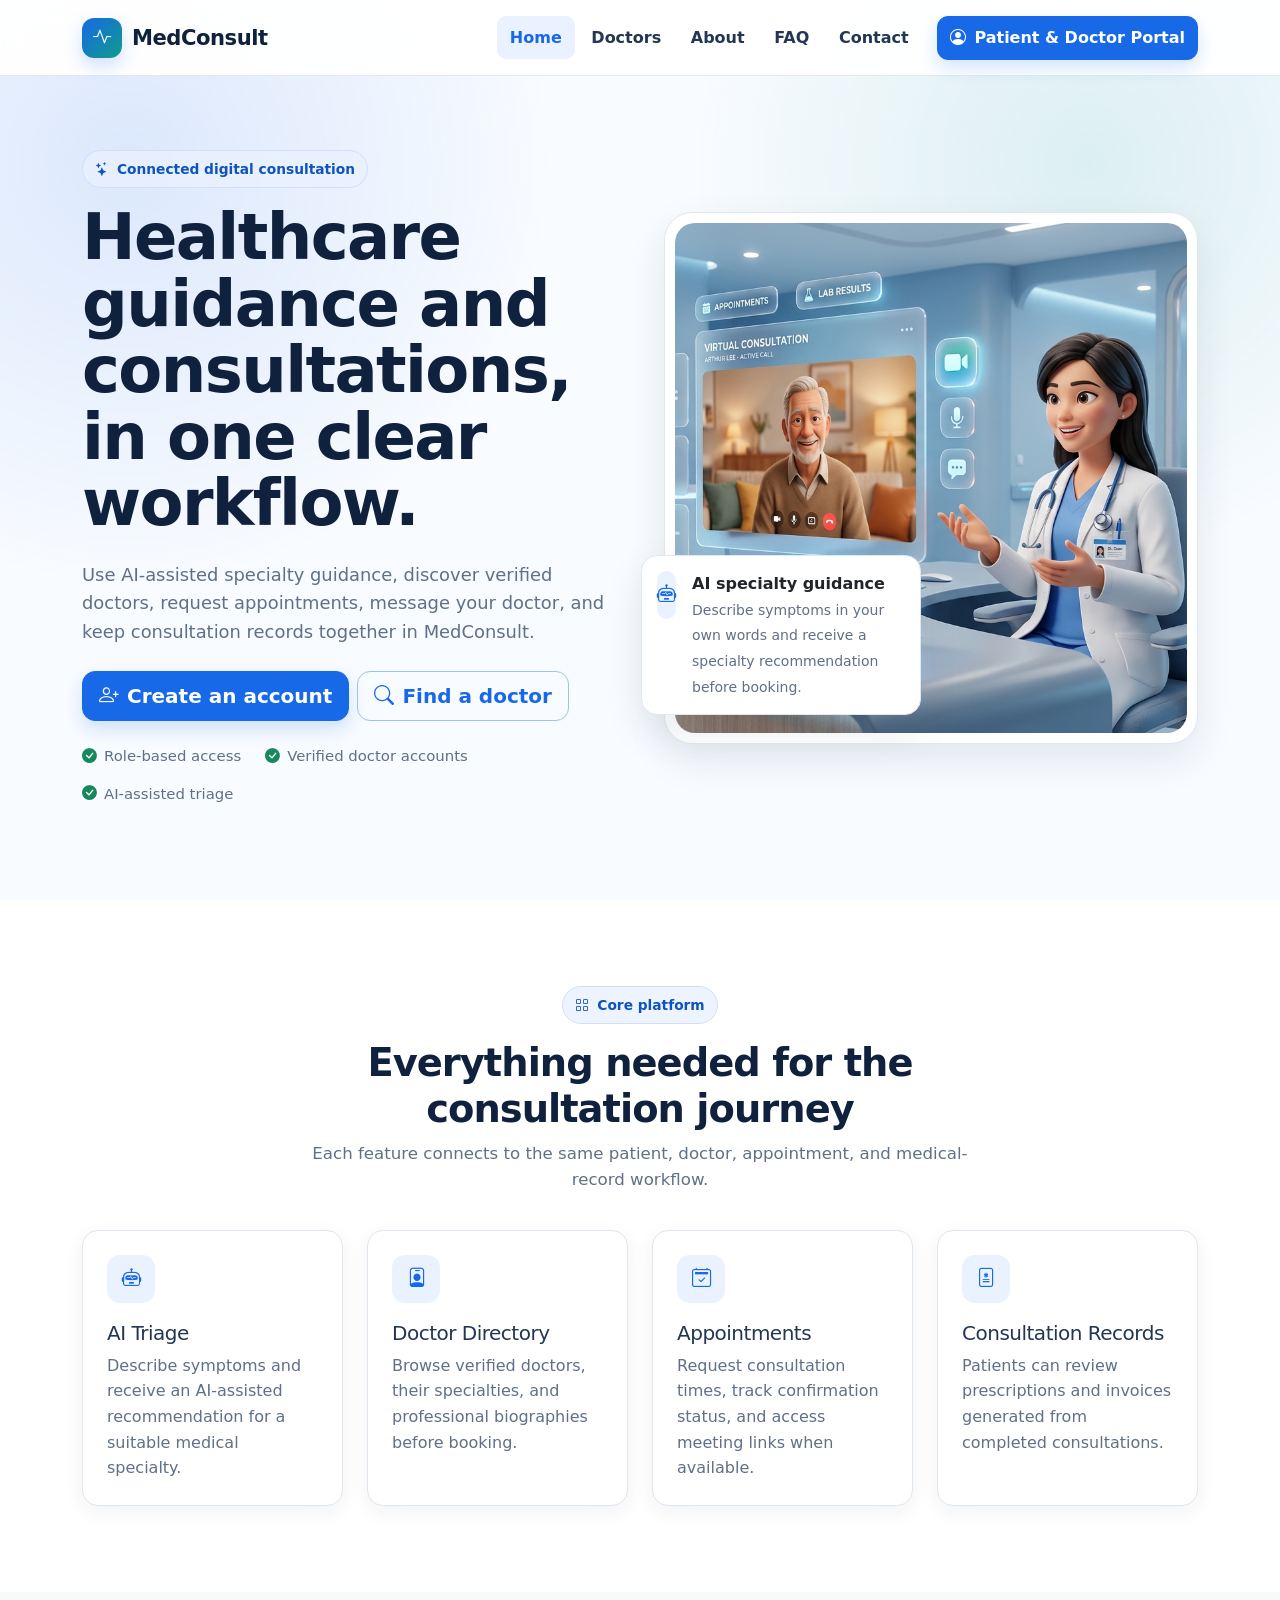
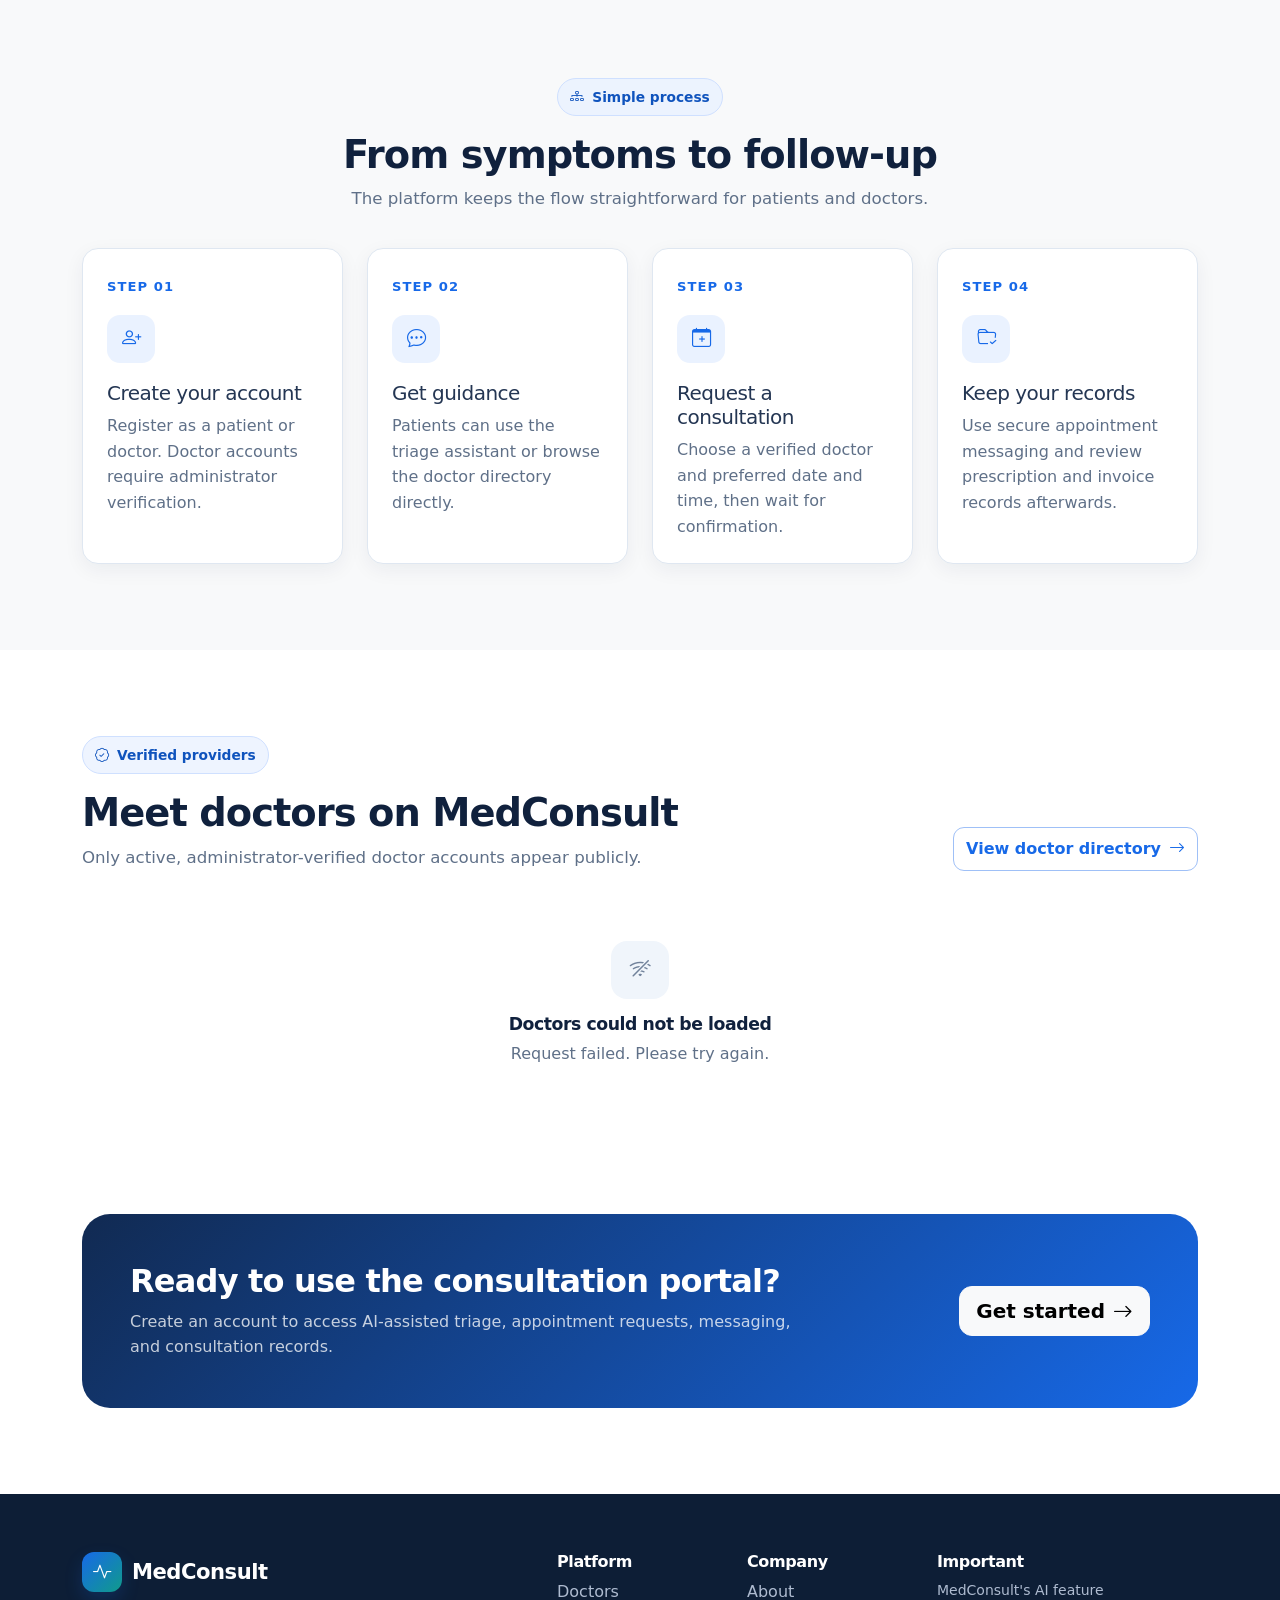
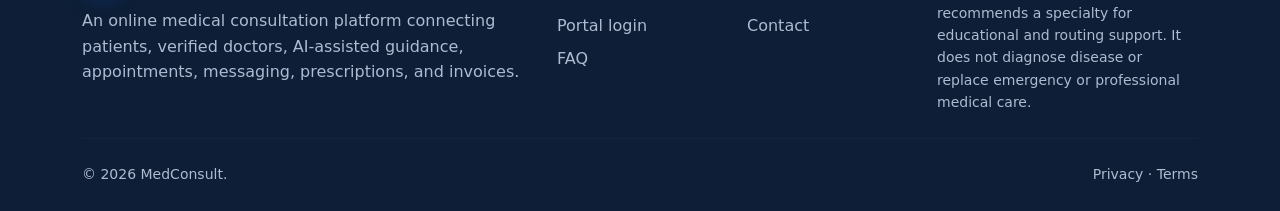
==== public/index.html @ 4c999bb7 "Initial commit: Online Medical Consultation Platform (FYDP-II Final Project)" ====
<!doctype html>
<html lang="en">
<head>
  <meta charset="utf-8">
  <meta name="viewport" content="width=device-width, initial-scale=1">
  <meta name="description" content="MedConsult helps patients find verified doctors, request appointments, use AI-assisted specialty guidance, and manage consultation records online.">
  <meta name="theme-color" content="#1769e8">
  <title>Online Medical Consultation Platform | MedConsult</title><link rel="icon" href="images/favicon.svg" type="image/svg+xml">
  <link rel="stylesheet" href="vendor/bootstrap.min.css">
  <link rel="stylesheet" href="vendor/bootstrap-icons.min.css">
  <link rel="stylesheet" href="css/style.css">
</head>
<body class="public-page">
<a class="skip-link" href="#main-content">Skip to main content</a>
<nav class="navbar navbar-expand-lg fixed-top public-navbar" aria-label="Main navigation">
  <div class="container">
    <a class="brand" href="index.html" aria-label="MedConsult home">
      <span class="brand-mark"><i class="bi bi-activity"></i></span><span class="brand-name">MedConsult</span>
    </a>
    <button class="navbar-toggler" type="button" data-bs-toggle="collapse" data-bs-target="#mainNav" aria-controls="mainNav" aria-expanded="false" aria-label="Open navigation">
      <span class="navbar-toggler-icon"></span>
    </button>
    <div class="collapse navbar-collapse" id="mainNav">
      <ul class="navbar-nav ms-auto align-items-lg-center gap-lg-1">
        <li class="nav-item"><a class="nav-link active" href="index.html">Home</a></li>
        <li class="nav-item"><a class="nav-link" href="doctors.html">Doctors</a></li>
        <li class="nav-item"><a class="nav-link" href="about.html">About</a></li>
        <li class="nav-item"><a class="nav-link" href="faq.html">FAQ</a></li>
        <li class="nav-item"><a class="nav-link" href="contact.html">Contact</a></li>
      </ul>
      <a class="btn btn-primary ms-lg-3 mt-3 mt-lg-0" href="login.html"><i class="bi bi-person-circle"></i> Patient & Doctor Portal</a>
    </div>
  </div>
</nav>

<main id="main-content">
  <section class="hero-section">
    <div class="container">
      <div class="row align-items-center g-5">
        <div class="col-lg-6">
          <span class="eyebrow"><i class="bi bi-stars"></i> Connected digital consultation</span>
          <h1 class="hero-title mt-3">Healthcare guidance and consultations, in one clear workflow.</h1>
          <p class="hero-copy mt-4">Use AI-assisted specialty guidance, discover verified doctors, request appointments, message your doctor, and keep consultation records together in MedConsult.</p>
          <div class="d-flex flex-wrap gap-2 mt-4">
            <a class="btn btn-primary btn-lg" href="login.html#register"><i class="bi bi-person-plus"></i> Create an account</a>
            <a class="btn btn-outline-primary btn-lg" href="doctors.html"><i class="bi bi-search"></i> Find a doctor</a>
          </div>
          <div class="trust-row mt-4" aria-label="Platform capabilities">
            <span class="trust-item"><i class="bi bi-check-circle-fill"></i> Role-based access</span>
            <span class="trust-item"><i class="bi bi-check-circle-fill"></i> Verified doctor accounts</span>
            <span class="trust-item"><i class="bi bi-check-circle-fill"></i> AI-assisted triage</span>
          </div>
        </div>
        <div class="col-lg-6">
          <div class="hero-image-card">
            <img src="images/hero_img.jpg" alt="Doctor speaking with a patient during an online medical consultation">
            <div class="hero-note">
              <div class="d-flex align-items-start gap-3">
                <div class="feature-icon mb-0"><i class="bi bi-robot"></i></div>
                <div>
                  <strong class="d-block text-dark">AI specialty guidance</strong>
                  <small class="text-muted">Describe symptoms in your own words and receive a specialty recommendation before booking.</small>
                </div>
              </div>
            </div>
          </div>
        </div>
      </div>
    </div>
  </section>

  <section class="section-space" id="features">
    <div class="container">
      <div class="section-heading center">
        <span class="eyebrow"><i class="bi bi-grid"></i> Core platform</span>
        <h2 class="mt-3">Everything needed for the consultation journey</h2>
        <p>Each feature connects to the same patient, doctor, appointment, and medical-record workflow.</p>
      </div>
      <div class="row g-4">
        <div class="col-md-6 col-xl-3"><article class="feature-card"><div class="feature-icon"><i class="bi bi-robot"></i></div><h3 class="h5">AI Triage</h3><p class="mb-0">Describe symptoms and receive an AI-assisted recommendation for a suitable medical specialty.</p></article></div>
        <div class="col-md-6 col-xl-3"><article class="feature-card"><div class="feature-icon"><i class="bi bi-person-badge"></i></div><h3 class="h5">Doctor Directory</h3><p class="mb-0">Browse verified doctors, their specialties, and professional biographies before booking.</p></article></div>
        <div class="col-md-6 col-xl-3"><article class="feature-card"><div class="feature-icon"><i class="bi bi-calendar2-check"></i></div><h3 class="h5">Appointments</h3><p class="mb-0">Request consultation times, track confirmation status, and access meeting links when available.</p></article></div>
        <div class="col-md-6 col-xl-3"><article class="feature-card"><div class="feature-icon"><i class="bi bi-file-medical"></i></div><h3 class="h5">Consultation Records</h3><p class="mb-0">Patients can review prescriptions and invoices generated from completed consultations.</p></article></div>
      </div>
    </div>
  </section>

  <section class="section-space bg-light" id="how-it-works">
    <div class="container">
      <div class="section-heading center"><span class="eyebrow"><i class="bi bi-diagram-3"></i> Simple process</span><h2 class="mt-3">From symptoms to follow-up</h2><p>The platform keeps the flow straightforward for patients and doctors.</p></div>
      <div class="row g-4">
        <div class="col-md-6 col-xl-3"><article class="step-card"><span class="step-number">STEP 01</span><div class="step-icon mt-3"><i class="bi bi-person-plus"></i></div><h3 class="h5">Create your account</h3><p class="mb-0">Register as a patient or doctor. Doctor accounts require administrator verification.</p></article></div>
        <div class="col-md-6 col-xl-3"><article class="step-card"><span class="step-number">STEP 02</span><div class="step-icon mt-3"><i class="bi bi-chat-dots"></i></div><h3 class="h5">Get guidance</h3><p class="mb-0">Patients can use the triage assistant or browse the doctor directory directly.</p></article></div>
        <div class="col-md-6 col-xl-3"><article class="step-card"><span class="step-number">STEP 03</span><div class="step-icon mt-3"><i class="bi bi-calendar-plus"></i></div><h3 class="h5">Request a consultation</h3><p class="mb-0">Choose a verified doctor and preferred date and time, then wait for confirmation.</p></article></div>
        <div class="col-md-6 col-xl-3"><article class="step-card"><span class="step-number">STEP 04</span><div class="step-icon mt-3"><i class="bi bi-folder-check"></i></div><h3 class="h5">Keep your records</h3><p class="mb-0">Use secure appointment messaging and review prescription and invoice records afterwards.</p></article></div>
      </div>
    </div>
  </section>

  <section class="section-space" id="doctors">
    <div class="container">
      <div class="d-flex flex-column flex-lg-row justify-content-between align-items-lg-end gap-3 mb-4">
        <div class="section-heading mb-0"><span class="eyebrow"><i class="bi bi-patch-check"></i> Verified providers</span><h2 class="mt-3">Meet doctors on MedConsult</h2><p class="mb-0">Only active, administrator-verified doctor accounts appear publicly.</p></div>
        <a class="btn btn-outline-primary" href="doctors.html">View doctor directory <i class="bi bi-arrow-right"></i></a>
      </div>
      <div class="row g-4" id="homeDoctorList" aria-live="polite">
        <div class="col-12"><div class="loading-block"><span class="spinner-border spinner-border-sm me-2"></span>Loading doctors...</div></div>
      </div>
    </div>
  </section>

  <section class="section-space pt-0">
    <div class="container">
      <div class="cta-band">
        <div class="row align-items-center g-4">
          <div class="col-lg-8"><h2 class="mb-2">Ready to use the consultation portal?</h2><p class="mb-0">Create an account to access AI-assisted triage, appointment requests, messaging, and consultation records.</p></div>
          <div class="col-lg-4 text-lg-end"><a class="btn btn-light btn-lg" href="login.html#register">Get started <i class="bi bi-arrow-right"></i></a></div>
        </div>
      </div>
    </div>
  </section>
</main>

<footer class="public-footer">
  <div class="container">
    <div class="row g-4">
      <div class="col-lg-5"><a class="brand mb-3" href="index.html"><span class="brand-mark"><i class="bi bi-activity"></i></span><span class="brand-name">MedConsult</span></a><p class="mb-0">An online medical consultation platform connecting patients, verified doctors, AI-assisted guidance, appointments, messaging, prescriptions, and invoices.</p></div>
      <div class="col-6 col-lg-2"><h6>Platform</h6><div class="d-grid gap-2"><a href="doctors.html">Doctors</a><a href="login.html">Portal login</a><a href="faq.html">FAQ</a></div></div>
      <div class="col-6 col-lg-2"><h6>Company</h6><div class="d-grid gap-2"><a href="about.html">About</a><a href="contact.html">Contact</a></div></div>
      <div class="col-lg-3"><h6>Important</h6><p class="small mb-0">MedConsult's AI feature recommends a specialty for educational and routing support. It does not diagnose disease or replace emergency or professional medical care.</p></div>
    </div>
    <hr class="footer-divider my-4">
    <div class="d-flex flex-column flex-md-row justify-content-between gap-2 small"><span>© <span data-current-year></span> MedConsult.</span><span><a href="privacy.html">Privacy</a> · <a href="terms.html">Terms</a></span></div>
  </div>
</footer>

<script src="vendor/bootstrap.bundle.min.js"></script>
<script src="js/app.js"></script>
<script src="js/public.js"></script>
</body>
</html>
---- public/css/style.css ----
:root {
  --mc-primary: #1769e8;
  --mc-primary-dark: #0f53bd;
  --mc-primary-soft: #eaf2ff;
  --mc-teal: #109b8b;
  --mc-teal-soft: #e7f8f5;
  --mc-navy: #10213d;
  --mc-text: #243653;
  --mc-muted: #5f7088;
  --mc-bg: #f5f8fc;
  --mc-surface: #ffffff;
  --mc-border: #dfe7f1;
  --mc-success: #16885c;
  --mc-success-soft: #e8f7ef;
  --mc-warning: #b7791f;
  --mc-warning-soft: #fff5dd;
  --mc-danger: #c53b45;
  --mc-danger-soft: #fff0f1;
  --mc-info: #1979a8;
  --mc-info-soft: #e9f7fd;
  --mc-shadow-sm: 0 6px 20px rgba(16, 33, 61, .06);
  --mc-shadow-md: 0 16px 40px rgba(16, 33, 61, .09);
  --mc-radius-sm: 10px;
  --mc-radius: 16px;
  --mc-radius-lg: 24px;
  --mc-sidebar: 264px;
  --mc-topbar: 78px;
}

* { box-sizing: border-box; }
html { scroll-behavior: smooth; }
body {
  margin: 0;
  color: var(--mc-text);
  background: var(--mc-bg);
  font-family: Inter, ui-sans-serif, system-ui, -apple-system, BlinkMacSystemFont, "Segoe UI", sans-serif;
  line-height: 1.6;
  -webkit-font-smoothing: antialiased;
}
body.public-page { background: #fff; }
a { color: var(--mc-primary); }
a:hover { color: var(--mc-primary-dark); }
img { max-width: 100%; }
button, input, select, textarea { font: inherit; }
::selection { background: #cfe0ff; color: var(--mc-navy); }

h1, h2, h3, h4, h5, h6 {
  color: var(--mc-navy);
  font-weight: 750;
  letter-spacing: -.025em;
}
.text-muted { color: var(--mc-muted) !important; }
.text-primary { color: var(--mc-primary) !important; }
.bg-soft-primary { background: var(--mc-primary-soft); }
.bg-soft-teal { background: var(--mc-teal-soft); }
.min-vh-75 { min-height: 75vh; }

.skip-link {
  position: fixed;
  top: 10px;
  left: 10px;
  transform: translateY(-150%);
  z-index: 3000;
  background: var(--mc-navy);
  color: #fff;
  padding: 10px 14px;
  border-radius: 8px;
}
.skip-link:focus { transform: none; color: #fff; }

:focus-visible {
  outline: 3px solid rgba(23, 105, 232, .25);
  outline-offset: 2px;
}

/* Brand */
.brand {
  display: inline-flex;
  align-items: center;
  gap: 10px;
  text-decoration: none;
  color: var(--mc-navy);
  font-weight: 800;
  letter-spacing: -.03em;
}
.brand:hover { color: var(--mc-navy); }
.brand-mark {
  width: 40px;
  height: 40px;
  display: inline-grid;
  place-items: center;
  border-radius: 12px;
  color: #fff;
  background: linear-gradient(135deg, var(--mc-primary), var(--mc-teal));
  box-shadow: 0 8px 18px rgba(23, 105, 232, .2);
}
.brand-mark i { font-size: 1.15rem; }
.brand-name { font-size: 1.32rem; }

/* Public navigation */
.public-navbar {
  background: rgba(255, 255, 255, .94) !important;
  border-bottom: 1px solid rgba(223, 231, 241, .9);
  backdrop-filter: blur(14px);
  -webkit-backdrop-filter: blur(14px);
  min-height: 76px;
}
.public-navbar .nav-link {
  color: var(--mc-text);
  font-weight: 650;
  border-radius: 9px;
  padding: .55rem .8rem !important;
}
.public-navbar .nav-link:hover,
.public-navbar .nav-link.active { color: var(--mc-primary); background: var(--mc-primary-soft); }

/* Buttons */
.btn {
  border-radius: 11px;
  font-weight: 680;
  min-height: 44px;
  display: inline-flex;
  align-items: center;
  justify-content: center;
  gap: 8px;
}
.btn-sm { min-height: 36px; border-radius: 9px; }
.btn-lg { min-height: 50px; border-radius: 13px; }
.btn-primary {
  background: var(--mc-primary);
  border-color: var(--mc-primary);
  box-shadow: 0 8px 18px rgba(23, 105, 232, .18);
}
.btn-primary:hover, .btn-primary:focus {
  background: var(--mc-primary-dark);
  border-color: var(--mc-primary-dark);
}
.btn-outline-primary { border-color: #9fc0f7; color: var(--mc-primary); }
.btn-outline-primary:hover { background: var(--mc-primary); border-color: var(--mc-primary); }
.btn-soft-primary { background: var(--mc-primary-soft); color: var(--mc-primary); border: 1px solid #d5e4ff; }
.btn-soft-primary:hover { background: #dce9ff; color: var(--mc-primary-dark); }
.btn-soft-danger { background: var(--mc-danger-soft); color: var(--mc-danger); border: 1px solid #f7d4d7; }
.btn-soft-danger:hover { background: #fde2e5; color: #a82b35; }

/* Public home */
.hero-section {
  position: relative;
  overflow: hidden;
  padding: 150px 0 94px;
  background:
    radial-gradient(circle at 85% 18%, rgba(16, 155, 139, .12), transparent 30%),
    radial-gradient(circle at 10% 18%, rgba(23, 105, 232, .13), transparent 31%),
    #f8fbff;
}
.hero-title { font-size: clamp(2.55rem, 5vw, 4.65rem); line-height: 1.04; max-width: 820px; }
.hero-copy { font-size: 1.12rem; color: var(--mc-muted); max-width: 650px; }
.eyebrow {
  display: inline-flex;
  align-items: center;
  gap: 8px;
  padding: 7px 12px;
  border: 1px solid #cfe0ff;
  border-radius: 999px;
  color: var(--mc-primary-dark);
  background: rgba(234, 242, 255, .8);
  font-size: .86rem;
  font-weight: 750;
}
.hero-image-card {
  position: relative;
  border-radius: 28px;
  padding: 10px;
  background: #fff;
  box-shadow: var(--mc-shadow-md);
  border: 1px solid var(--mc-border);
}
.hero-image-card img { width: 100%; height: 510px; object-fit: cover; border-radius: 20px; }
.hero-note {
  position: absolute;
  left: -24px;
  bottom: 28px;
  width: min(280px, 78%);
  background: #fff;
  border: 1px solid var(--mc-border);
  border-radius: 16px;
  padding: 15px;
  box-shadow: var(--mc-shadow-md);
}
.trust-row { display: flex; flex-wrap: wrap; gap: 14px 24px; color: var(--mc-muted); font-size: .93rem; }
.trust-item { display: inline-flex; align-items: center; gap: 7px; }
.trust-item i { color: var(--mc-success); }
.section-space { padding: 86px 0; }
.section-heading { max-width: 680px; margin-bottom: 36px; }
.section-heading.center { margin-inline: auto; text-align: center; }
.section-heading h2 { font-size: clamp(2rem, 3vw, 3rem); }
.section-heading p { color: var(--mc-muted); font-size: 1.04rem; }
.feature-card, .step-card, .doctor-card, .info-card, .legal-card {
  height: 100%;
  background: #fff;
  border: 1px solid var(--mc-border);
  border-radius: var(--mc-radius);
  padding: 24px;
  box-shadow: var(--mc-shadow-sm);
}
.feature-icon, .step-icon, .info-icon {
  width: 48px;
  height: 48px;
  display: grid;
  place-items: center;
  border-radius: 13px;
  color: var(--mc-primary);
  background: var(--mc-primary-soft);
  font-size: 1.2rem;
  margin-bottom: 18px;
}
.feature-card p, .step-card p, .doctor-card p, .info-card p { color: var(--mc-muted); }
.step-number { color: var(--mc-primary); font-weight: 800; font-size: .82rem; letter-spacing: .08em; }
.doctor-avatar {
  width: 58px;
  height: 58px;
  border-radius: 16px;
  background: linear-gradient(135deg, var(--mc-primary-soft), var(--mc-teal-soft));
  color: var(--mc-primary-dark);
  display: grid;
  place-items: center;
  font-weight: 800;
  flex: 0 0 auto;
}
.verified-pill { color: var(--mc-success); font-size: .82rem; font-weight: 750; }
.cta-band {
  border-radius: 28px;
  background: linear-gradient(135deg, #112a52, #1769e8);
  color: #fff;
  padding: 48px;
  overflow: hidden;
}
.cta-band h2, .cta-band h3 { color: #fff; }
.cta-band p { color: rgba(255,255,255,.76); }
.public-footer { background: #0d1e36; color: #aebbd0; padding: 58px 0 26px; }
.public-footer .brand { color: #fff; }
.public-footer h6 { color: #fff; }
.public-footer a { color: #aebbd0; text-decoration: none; }
.public-footer a:hover { color: #fff; }
.footer-divider { border-color: rgba(255,255,255,.1); }

/* Inner public pages */
.page-hero {
  padding: 136px 0 62px;
  background: linear-gradient(180deg, #f4f8ff 0%, #fff 100%);
  border-bottom: 1px solid var(--mc-border);
}
.page-hero h1 { font-size: clamp(2.3rem, 4vw, 3.7rem); }
.page-hero p { color: var(--mc-muted); max-width: 700px; font-size: 1.06rem; }
.content-width { max-width: 900px; }
.prose h2 { margin-top: 2rem; font-size: 1.45rem; }
.prose p, .prose li { color: #52647e; }
.prose li + li { margin-top: .45rem; }
.contact-card { background: #fff; border: 1px solid var(--mc-border); border-radius: var(--mc-radius); padding: 24px; }
.faq-accordion .accordion-item { border: 1px solid var(--mc-border); border-radius: 14px !important; overflow: hidden; margin-bottom: 12px; }
.faq-accordion .accordion-button { font-weight: 720; color: var(--mc-navy); box-shadow: none; }
.faq-accordion .accordion-button:not(.collapsed) { color: var(--mc-primary-dark); background: var(--mc-primary-soft); }

/* Auth */
.auth-page {
  min-height: 100vh;
  background: #f6f9fd;
  display: grid;
  grid-template-columns: minmax(360px, .9fr) minmax(520px, 1.1fr);
}
.auth-aside {
  padding: 52px;
  background:
    linear-gradient(155deg, rgba(16, 33, 61, .96), rgba(23, 105, 232, .9)),
    url('../images/hero_bg.jpg') center/cover;
  color: #fff;
  display: flex;
  flex-direction: column;
  justify-content: space-between;
}
.auth-aside .brand { color: #fff; }
.auth-aside h1 { color: #fff; font-size: clamp(2.3rem, 4vw, 4rem); }
.auth-aside p { color: rgba(255,255,255,.76); }
.auth-check { display: flex; gap: 10px; margin-top: 13px; color: rgba(255,255,255,.86); }
.auth-main { display: grid; place-items: center; padding: 42px 24px; }
.auth-card { width: min(100%, 540px); background: #fff; border: 1px solid var(--mc-border); border-radius: 22px; padding: 34px; box-shadow: var(--mc-shadow-md); }
.auth-tabs { background: #eef3f9; border-radius: 12px; padding: 5px; }
.auth-tabs .nav-link { color: var(--mc-muted); font-weight: 700; border-radius: 9px; }
.auth-tabs .nav-link.active { background: #fff; color: var(--mc-primary); box-shadow: 0 2px 8px rgba(16,33,61,.07); }
.password-field { position: relative; }
.password-field .form-control { padding-right: 48px; }
.password-toggle { position: absolute; top: 50%; right: 10px; transform: translateY(-50%); border: 0; background: transparent; color: var(--mc-muted); width: 36px; height: 36px; }

/* Forms */
.form-label { font-weight: 680; color: var(--mc-text); margin-bottom: .45rem; }
.form-control, .form-select {
  min-height: 46px;
  border-color: #cfd9e7;
  border-radius: 11px;
  color: var(--mc-text);
  background-color: #fff;
}
textarea.form-control { min-height: 120px; }
.form-control:focus, .form-select:focus { border-color: #8bb5f3; box-shadow: 0 0 0 .23rem rgba(23, 105, 232, .12); }
.form-hint { color: var(--mc-muted); font-size: .82rem; margin-top: 6px; }
.required::after { content: " *"; color: var(--mc-danger); }

/* Dashboard shell */
.dashboard-body { min-height: 100vh; background: var(--mc-bg); }
.dashboard-sidebar {
  position: fixed;
  inset: 0 auto 0 0;
  width: var(--mc-sidebar);
  background: #fff;
  border-right: 1px solid var(--mc-border);
  padding: 20px 16px;
  z-index: 1035;
  display: flex;
  flex-direction: column;
  transition: transform .22s ease;
}
.dashboard-sidebar .brand { padding: 4px 8px 20px; border-bottom: 1px solid var(--mc-border); }
.dashboard-nav { display: grid; gap: 6px; margin-top: 18px; }
.dashboard-nav .nav-link {
  display: flex;
  align-items: center;
  gap: 11px;
  color: #52647e;
  font-weight: 680;
  border-radius: 11px;
  padding: 11px 12px;
}
.dashboard-nav .nav-link i { width: 20px; text-align: center; }
.dashboard-nav .nav-link:hover { color: var(--mc-primary); background: #f5f8fd; }
.dashboard-nav .nav-link.active { color: var(--mc-primary); background: var(--mc-primary-soft); }
.dashboard-sidebar-footer { margin-top: auto; border-top: 1px solid var(--mc-border); padding-top: 15px; }
.dashboard-main { margin-left: var(--mc-sidebar); min-height: 100vh; }
.dashboard-topbar {
  min-height: var(--mc-topbar);
  position: sticky;
  top: 0;
  z-index: 1020;
  background: rgba(245, 248, 252, .92);
  backdrop-filter: blur(12px);
  border-bottom: 1px solid var(--mc-border);
  display: flex;
  align-items: center;
  padding: 14px 30px;
}
.dashboard-content { padding: 30px; max-width: 1560px; margin: 0 auto; }
.dashboard-title { margin: 0; font-size: 1.4rem; }
.dashboard-subtitle { margin: 2px 0 0; color: var(--mc-muted); font-size: .9rem; }
.mobile-menu-btn { display: none; }
.sidebar-overlay { display: none; }
.user-chip { display: flex; align-items: center; gap: 10px; }
.user-avatar { width: 40px; height: 40px; border-radius: 12px; display: grid; place-items: center; background: var(--mc-primary-soft); color: var(--mc-primary); font-weight: 800; }

/* Dashboard components */
.content-section { animation: section-in .16s ease; }
@keyframes section-in { from { opacity: .2; transform: translateY(3px); } to { opacity: 1; transform: none; } }
.panel {
  background: var(--mc-surface);
  border: 1px solid var(--mc-border);
  border-radius: var(--mc-radius);
  box-shadow: 0 4px 18px rgba(16, 33, 61, .035);
}
.panel-header { padding: 20px 22px; border-bottom: 1px solid var(--mc-border); display: flex; align-items: center; justify-content: space-between; gap: 14px; }
.panel-body { padding: 22px; }
.panel-title { margin: 0; font-size: 1.05rem; }
.stat-card { background: #fff; border: 1px solid var(--mc-border); border-radius: var(--mc-radius); padding: 20px; height: 100%; }
.stat-icon { width: 46px; height: 46px; border-radius: 13px; display: grid; place-items: center; font-size: 1.1rem; }
.stat-value { font-size: 1.65rem; color: var(--mc-navy); font-weight: 800; line-height: 1.1; }
.stat-label { color: var(--mc-muted); font-size: .88rem; }
.quick-action { display: flex; align-items: center; gap: 14px; padding: 16px; border: 1px solid var(--mc-border); border-radius: 13px; text-decoration: none; color: var(--mc-text); background: #fff; }
.quick-action:hover { border-color: #b8cff3; background: #fbfdff; color: var(--mc-primary-dark); }
.quick-action-icon { width: 42px; height: 42px; border-radius: 11px; display: grid; place-items: center; background: var(--mc-primary-soft); color: var(--mc-primary); }

.badge-status { display: inline-flex; align-items: center; gap: 6px; border-radius: 999px; padding: 5px 9px; font-size: .76rem; font-weight: 750; border: 1px solid transparent; }
.status-pending { color: var(--mc-warning); background: var(--mc-warning-soft); border-color: #f4dfac; }
.status-confirmed, .status-active, .status-completed, .status-paid { color: var(--mc-success); background: var(--mc-success-soft); border-color: #c9ecd9; }
.status-cancelled, .status-suspended { color: var(--mc-danger); background: var(--mc-danger-soft); border-color: #f4ced2; }
.status-default { color: #5f6d81; background: #f0f3f7; border-color: #dde3eb; }

.table-wrap { overflow-x: auto; }
.table-modern { margin: 0; min-width: 760px; }
.table-modern thead th { color: var(--mc-muted); font-size: .76rem; text-transform: uppercase; letter-spacing: .045em; font-weight: 760; border-bottom: 1px solid var(--mc-border); background: #fafcff; padding: 13px 15px; white-space: nowrap; }
.table-modern tbody td { border-color: #edf1f6; padding: 14px 15px; vertical-align: middle; color: #44566f; }
.table-modern tbody tr:last-child td { border-bottom: 0; }

.appointment-card { border: 1px solid var(--mc-border); border-radius: 14px; padding: 17px; background: #fff; }
.appointment-card + .appointment-card { margin-top: 12px; }
.appointment-meta { display: flex; flex-wrap: wrap; gap: 10px 18px; color: var(--mc-muted); font-size: .88rem; }
.appointment-actions { display: flex; flex-wrap: wrap; gap: 8px; margin-top: 15px; }

.empty-state { text-align: center; padding: 46px 22px; color: var(--mc-muted); }
.empty-icon { width: 58px; height: 58px; border-radius: 16px; display: grid; place-items: center; margin: 0 auto 15px; background: #f0f5fb; color: #71829b; font-size: 1.4rem; }
.empty-state h3 { font-size: 1.08rem; margin-bottom: 6px; }
.loading-block { padding: 36px; text-align: center; color: var(--mc-muted); }
.skeleton { border-radius: 9px; min-height: 14px; background: linear-gradient(90deg, #edf1f6 25%, #f7f9fc 37%, #edf1f6 63%); background-size: 400% 100%; animation: skeleton 1.2s infinite; }
@keyframes skeleton { 0% { background-position: 100% 50%; } 100% { background-position: 0 50%; } }

/* Triage */
.triage-layout { display: grid; grid-template-columns: minmax(0, 1.25fr) minmax(300px, .75fr); gap: 20px; }
.triage-chat { min-height: 350px; max-height: 480px; overflow-y: auto; padding: 20px; background: #f8fbff; border: 1px solid var(--mc-border); border-radius: 14px; }
.message-row { display: flex; margin-bottom: 12px; }
.message-row.user { justify-content: flex-end; }
.message-bubble { max-width: min(78%, 650px); padding: 11px 14px; border-radius: 14px; font-size: .93rem; white-space: pre-wrap; overflow-wrap: anywhere; }
.message-row.user .message-bubble { background: var(--mc-primary); color: #fff; border-bottom-right-radius: 4px; }
.message-row.assistant .message-bubble { background: #fff; border: 1px solid var(--mc-border); color: var(--mc-text); border-bottom-left-radius: 4px; }
.result-card { border: 1px solid #cfe0ff; background: #f8fbff; border-radius: 15px; padding: 18px; }
.confidence-bar { height: 8px; background: #e7edf5; border-radius: 999px; overflow: hidden; }
.confidence-fill { height: 100%; border-radius: inherit; background: var(--mc-primary); }
.medical-note { display: flex; gap: 10px; background: #fff8e9; color: #77551b; border: 1px solid #f1ddb1; border-radius: 12px; padding: 13px; font-size: .86rem; }

/* Chat */
.chat-window { height: 360px; overflow-y: auto; background: #f6f9fd; border: 1px solid var(--mc-border); border-radius: 13px; padding: 14px; }
.chat-message { display: flex; margin-bottom: 10px; }
.chat-message.mine { justify-content: flex-end; }
.chat-content { max-width: 78%; border: 1px solid var(--mc-border); background: #fff; border-radius: 13px; padding: 9px 12px; overflow-wrap: anywhere; }
.chat-message.mine .chat-content { background: var(--mc-primary); color: #fff; border-color: var(--mc-primary); }
.chat-sender { font-size: .72rem; font-weight: 750; opacity: .78; margin-bottom: 2px; }

/* Records */
.record-card { background: #fff; border: 1px solid var(--mc-border); border-radius: 14px; padding: 18px; height: 100%; }
.record-body { white-space: pre-wrap; color: #4a5d77; padding: 12px; border-radius: 10px; background: #f8fafc; }
.amount { color: var(--mc-navy); font-size: 1.45rem; font-weight: 800; }

/* Alerts and toast */
.alert { border-radius: 12px; border-width: 1px; }
.app-toast-container { position: fixed; top: 18px; right: 18px; z-index: 2100; width: min(380px, calc(100vw - 36px)); display: grid; gap: 10px; }
.app-toast { background: #fff; border: 1px solid var(--mc-border); border-left: 4px solid var(--mc-primary); border-radius: 12px; box-shadow: var(--mc-shadow-md); padding: 13px 14px; display: flex; gap: 11px; align-items: flex-start; }
.app-toast.success { border-left-color: var(--mc-success); }
.app-toast.danger { border-left-color: var(--mc-danger); }
.app-toast.warning { border-left-color: var(--mc-warning); }
.app-toast p { margin: 0; color: #4a5d77; font-size: .9rem; }

.modal-content { border: 0; border-radius: 18px; box-shadow: var(--mc-shadow-md); }
.modal-header, .modal-footer { border-color: var(--mc-border); }

/* 404 */
.error-page { min-height: 100vh; display: grid; place-items: center; padding: 30px; background: #f7faff; }
.error-code { font-size: clamp(5rem, 16vw, 10rem); line-height: .85; color: #d9e6fa; font-weight: 900; letter-spacing: -.08em; }

@media (max-width: 1199.98px) {
  .hero-image-card img { height: 430px; }
  .triage-layout { grid-template-columns: 1fr; }
}

@media (max-width: 991.98px) {
  .hero-section { padding-top: 125px; }
  .hero-image-card { margin-top: 28px; }
  .hero-note { left: 16px; }
  .auth-page { grid-template-columns: 1fr; }
  .auth-aside { min-height: 330px; padding: 34px 28px; }
  .auth-aside .auth-aside-footer { display: none; }
  .dashboard-sidebar { transform: translateX(-102%); box-shadow: var(--mc-shadow-md); }
  .dashboard-sidebar.show { transform: none; }
  .dashboard-main { margin-left: 0; }
  .mobile-menu-btn { display: inline-flex; }
  .sidebar-overlay { position: fixed; inset: 0; background: rgba(16, 33, 61, .35); z-index: 1030; }
  .sidebar-overlay.show { display: block; }
  .dashboard-content { padding: 22px; }
  .dashboard-topbar { padding: 12px 22px; }
}

@media (max-width: 767.98px) {
  .section-space { padding: 64px 0; }
  .hero-section { padding-bottom: 68px; }
  .hero-image-card img { height: 330px; }
  .cta-band { padding: 30px 24px; border-radius: 20px; }
  .page-hero { padding-top: 116px; }
  .auth-aside { min-height: 280px; }
  .auth-main { padding: 28px 16px; }
  .auth-card { padding: 24px 20px; }
  .dashboard-content { padding: 18px 14px 30px; }
  .dashboard-topbar { padding: 10px 14px; }
  .dashboard-subtitle { display: none; }
  .user-chip .user-meta { display: none; }
  .panel-header, .panel-body { padding: 17px; }
  .panel-header { align-items: flex-start; flex-direction: column; }
  .appointment-card { padding: 15px; }
  .message-bubble { max-width: 90%; }
  .chat-content { max-width: 88%; }
  .public-footer { padding-top: 44px; }
}

@media (max-width: 479.98px) {
  .hero-image-card img { height: 270px; }
  .hero-note { position: static; width: 100%; margin-top: 10px; box-shadow: none; }
  .trust-row { gap: 10px; flex-direction: column; }
  .dashboard-title { font-size: 1.14rem; }
  .brand-name { font-size: 1.16rem; }
  .brand-mark { width: 37px; height: 37px; }
  .modal-dialog { margin: 10px; }
}

@media (prefers-reduced-motion: reduce) {
  html { scroll-behavior: auto; }
  *, *::before, *::after { animation-duration: .001ms !important; animation-iteration-count: 1 !important; transition-duration: .001ms !important; }
}

@media print {
  .dashboard-sidebar, .dashboard-topbar, .no-print, .public-navbar, .public-footer { display: none !important; }
  .dashboard-main { margin: 0; }
  .dashboard-content { padding: 0; }
  body { background: #fff; }
  .panel, .record-card { box-shadow: none; }
}
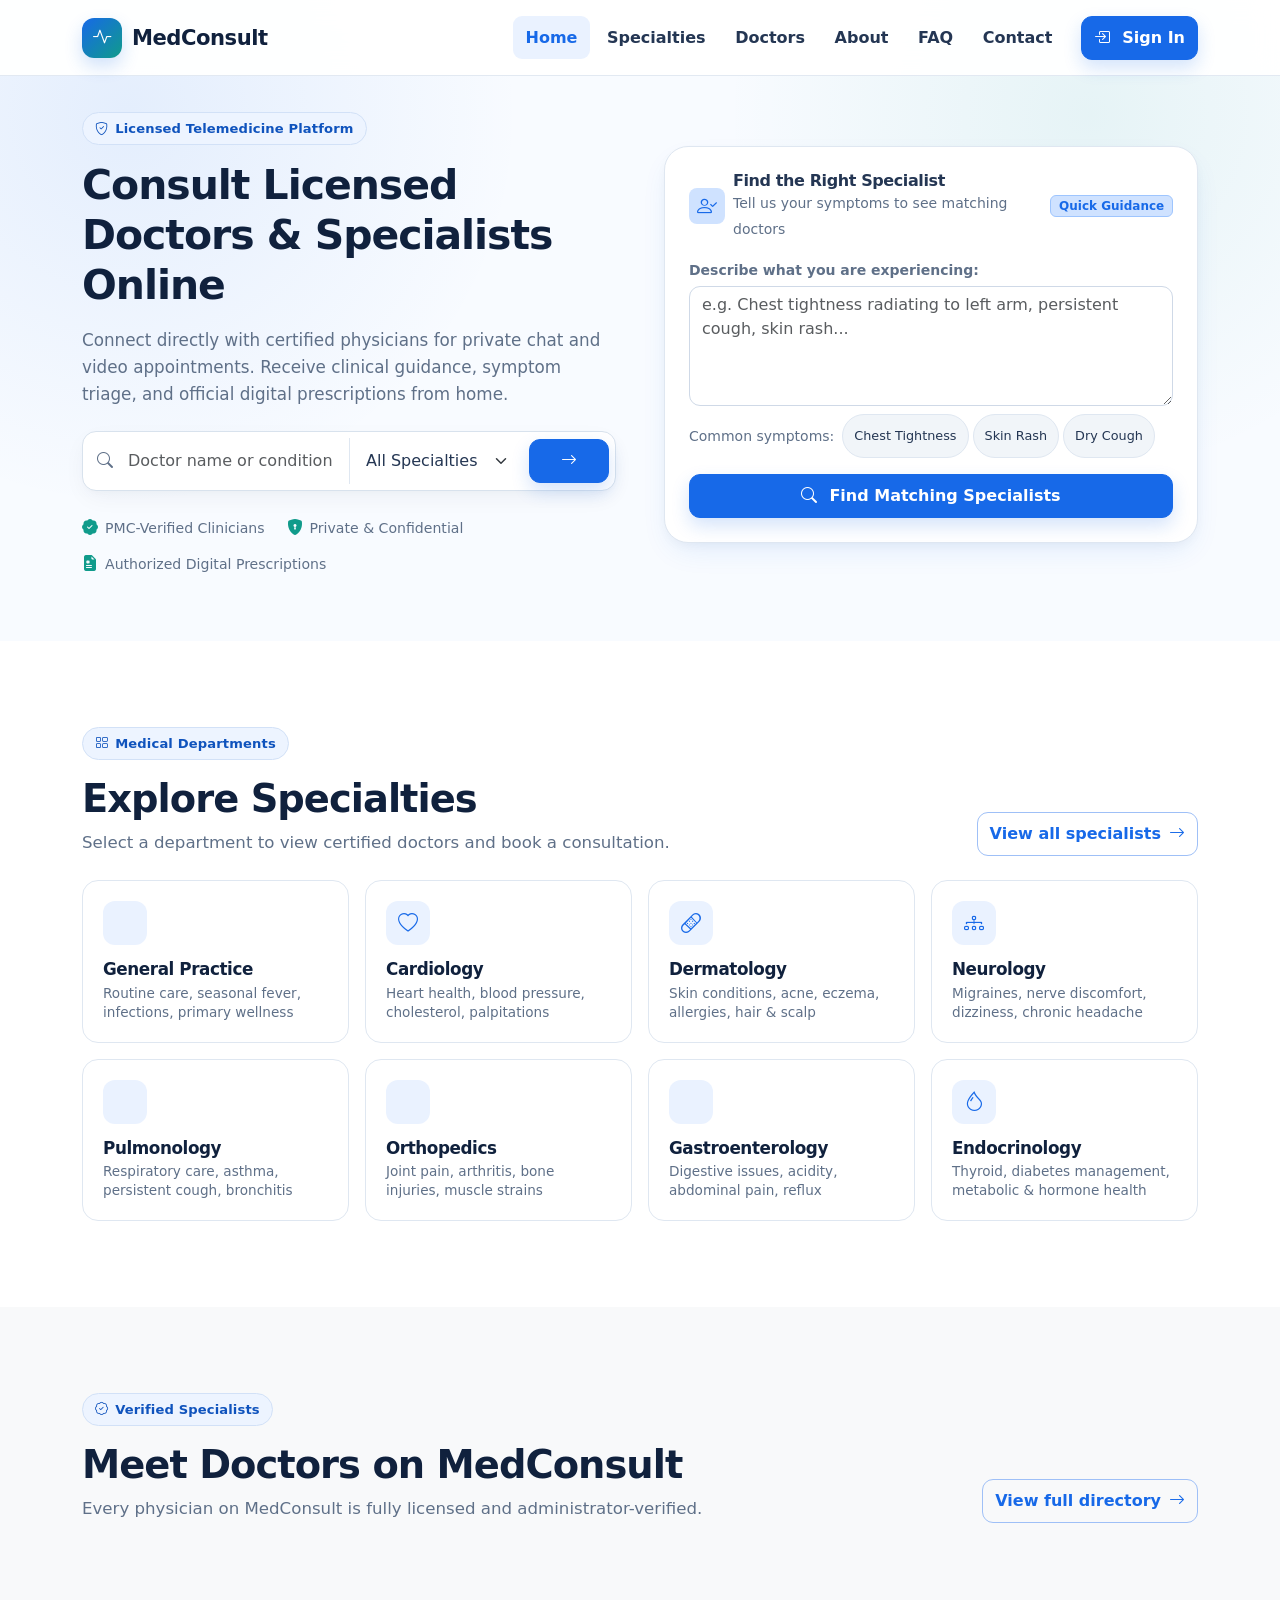
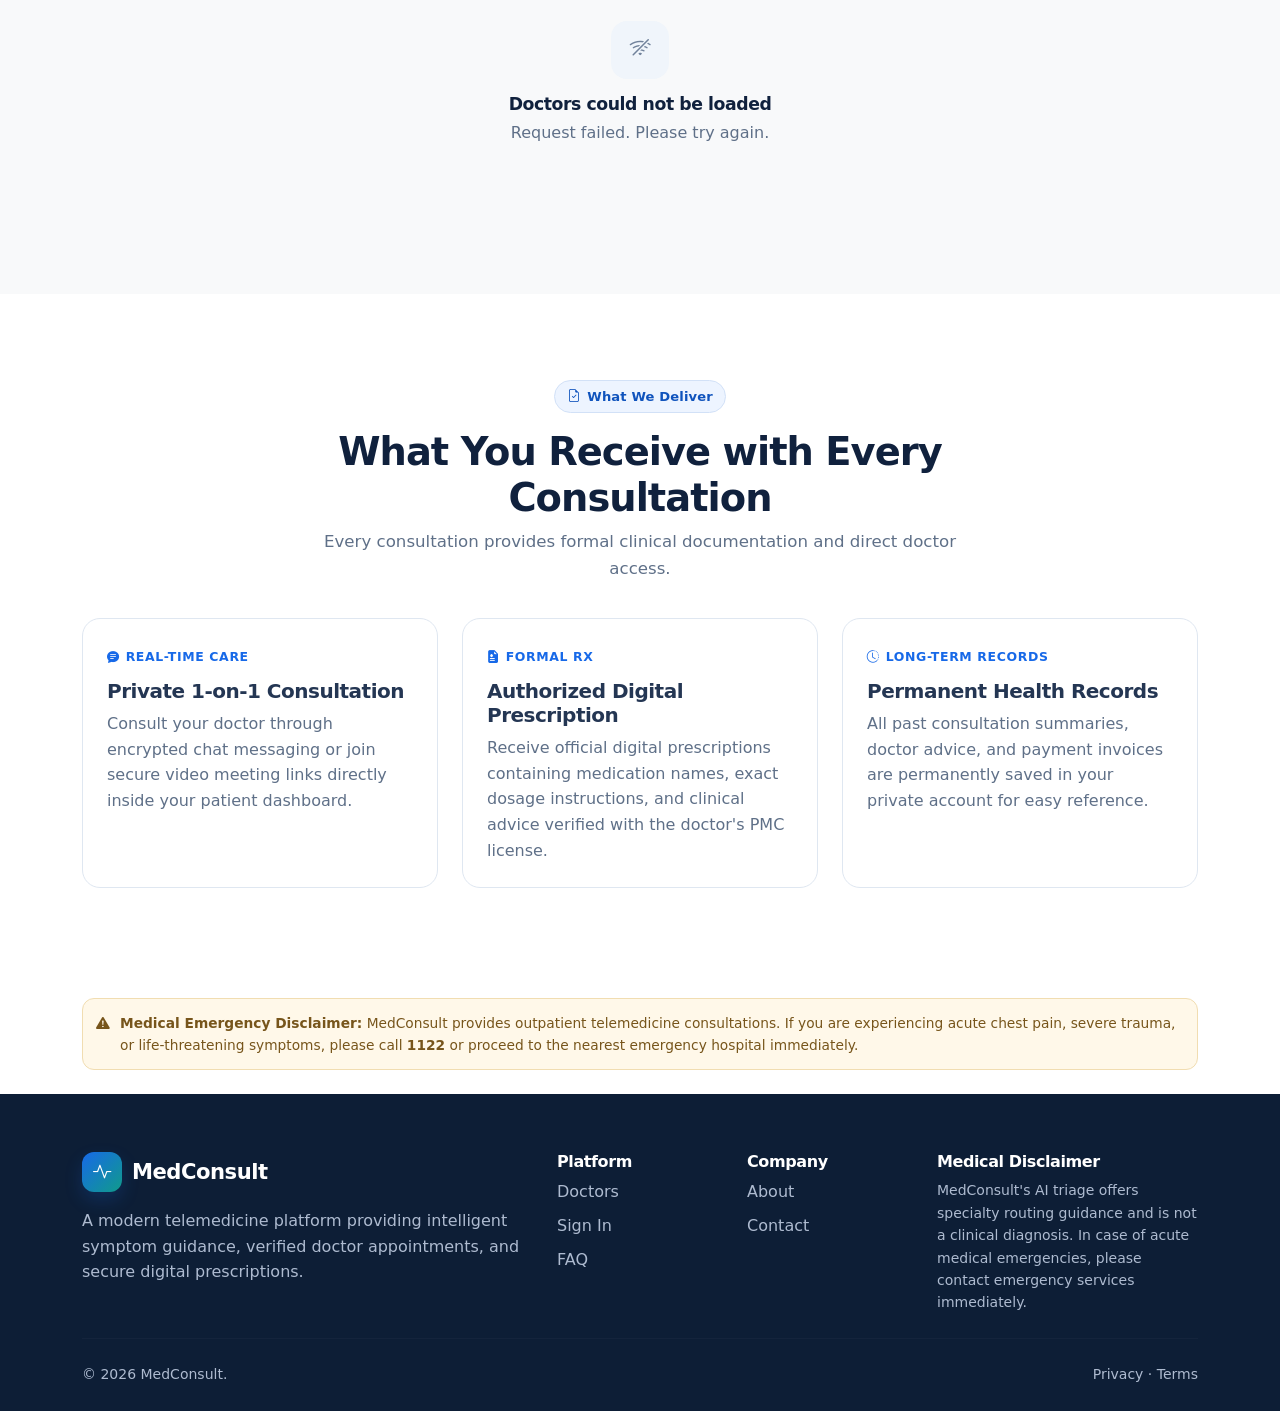
==== commit 69b433af: "Add 51-page technical architecture and code manual eBook, finalize report screenshots, and clean cod" ====
--- a/public/index.html
+++ b/public/index.html
@@ -23,12 +23,13 @@
     <div class="collapse navbar-collapse" id="mainNav">
       <ul class="navbar-nav ms-auto align-items-lg-center gap-lg-1">
         <li class="nav-item"><a class="nav-link active" href="index.html">Home</a></li>
+        <li class="nav-item"><a class="nav-link" href="#specialties">Specialties</a></li>
         <li class="nav-item"><a class="nav-link" href="doctors.html">Doctors</a></li>
         <li class="nav-item"><a class="nav-link" href="about.html">About</a></li>
         <li class="nav-item"><a class="nav-link" href="faq.html">FAQ</a></li>
         <li class="nav-item"><a class="nav-link" href="contact.html">Contact</a></li>
       </ul>
-      <a class="btn btn-primary ms-lg-3 mt-3 mt-lg-0" href="login.html"><i class="bi bi-person-circle"></i> Patient & Doctor Portal</a>
+      <a class="btn btn-primary ms-lg-3 mt-3 mt-lg-0" href="login.html"><i class="bi bi-box-arrow-in-right me-1"></i> Sign In</a>
     </div>
   </div>
 </nav>
@@ -38,83 +39,209 @@
     <div class="container">
       <div class="row align-items-center g-5">
         <div class="col-lg-6">
-          <span class="eyebrow"><i class="bi bi-stars"></i> Connected digital consultation</span>
-          <h1 class="hero-title mt-3">Healthcare guidance and consultations, in one clear workflow.</h1>
-          <p class="hero-copy mt-4">Use AI-assisted specialty guidance, discover verified doctors, request appointments, message your doctor, and keep consultation records together in MedConsult.</p>
-          <div class="d-flex flex-wrap gap-2 mt-4">
-            <a class="btn btn-primary btn-lg" href="login.html#register"><i class="bi bi-person-plus"></i> Create an account</a>
-            <a class="btn btn-outline-primary btn-lg" href="doctors.html"><i class="bi bi-search"></i> Find a doctor</a>
-          </div>
-          <div class="trust-row mt-4" aria-label="Platform capabilities">
-            <span class="trust-item"><i class="bi bi-check-circle-fill"></i> Role-based access</span>
-            <span class="trust-item"><i class="bi bi-check-circle-fill"></i> Verified doctor accounts</span>
-            <span class="trust-item"><i class="bi bi-check-circle-fill"></i> AI-assisted triage</span>
-          </div>
-        </div>
+          <span class="eyebrow"><i class="bi bi-shield-check"></i> Licensed Telemedicine Platform</span>
+          <h1 class="hero-title mt-3">Consult Licensed Doctors &amp; Specialists Online</h1>
+          <p class="hero-copy mt-3">Connect directly with certified physicians for private chat and video appointments. Receive clinical guidance, symptom triage, and official digital prescriptions from home.</p>
+
+          <form class="hero-search-bar mt-4" action="doctors.html" method="GET" role="search" aria-label="Find doctor or specialty">
+            <div class="row g-2 align-items-center">
+              <div class="col-sm-6">
+                <div class="input-group">
+                  <span class="input-group-text bg-transparent border-0 text-muted ps-2"><i class="bi bi-search"></i></span>
+                  <input type="text" class="form-control border-0 shadow-none ps-1" name="q" placeholder="Doctor name or condition..." aria-label="Search doctor or condition">
+                </div>
+              </div>
+              <div class="col-sm-4 border-start-sm">
+                <select class="form-select border-0 shadow-none bg-transparent" name="specialty" aria-label="Filter by medical specialty">
+                  <option value="">All Specialties</option>
+                  <option value="General Practitioner">General Practice</option>
+                  <option value="Cardiologist">Cardiology</option>
+                  <option value="Dermatologist">Dermatology</option>
+                  <option value="Neurologist">Neurology</option>
+                  <option value="Pulmonologist">Pulmonology</option>
+                  <option value="Orthopedist">Orthopedics</option>
+                  <option value="Gastroenterologist">Gastroenterology</option>
+                  <option value="Endocrinologist">Endocrinology</option>
+                </select>
+              </div>
+              <div class="col-sm-2">
+                <button type="submit" class="btn btn-primary w-100 py-2"><i class="bi bi-arrow-right"></i><span class="d-sm-none ms-2">Search</span></button>
+              </div>
+            </div>
+          </form>
+
+          <div class="trust-row mt-4" aria-label="Platform standards">
+            <span class="trust-item"><i class="bi bi-patch-check-fill"></i> PMC-Verified Clinicians</span>
+            <span class="trust-item"><i class="bi bi-shield-lock-fill"></i> Private &amp; Confidential</span>
+            <span class="trust-item"><i class="bi bi-file-earmark-medical-fill"></i> Authorized Digital Prescriptions</span>
+          </div>
+        </div>
+
         <div class="col-lg-6">
-          <div class="hero-image-card">
-            <img src="images/hero_img.jpg" alt="Doctor speaking with a patient during an online medical consultation">
-            <div class="hero-note">
-              <div class="d-flex align-items-start gap-3">
-                <div class="feature-icon mb-0"><i class="bi bi-robot"></i></div>
+          <div class="triage-tool-card">
+            <div class="d-flex align-items-center justify-content-between mb-3">
+              <div class="d-flex align-items-center gap-2">
+                <span class="badge bg-primary-subtle text-primary p-2 rounded-3"><i class="bi bi-person-check fs-5"></i></span>
                 <div>
-                  <strong class="d-block text-dark">AI specialty guidance</strong>
-                  <small class="text-muted">Describe symptoms in your own words and receive a specialty recommendation before booking.</small>
+                  <h3 class="h6 mb-0 fw-bold">Find the Right Specialist</h3>
+                  <small class="text-muted">Tell us your symptoms to see matching doctors</small>
                 </div>
               </div>
+              <span class="badge bg-primary-subtle text-primary border border-primary-subtle">Quick Guidance</span>
             </div>
-          </div>
-        </div>
-      </div>
-    </div>
-  </section>
-
-  <section class="section-space" id="features">
-    <div class="container">
-      <div class="section-heading center">
-        <span class="eyebrow"><i class="bi bi-grid"></i> Core platform</span>
-        <h2 class="mt-3">Everything needed for the consultation journey</h2>
-        <p>Each feature connects to the same patient, doctor, appointment, and medical-record workflow.</p>
-      </div>
-      <div class="row g-4">
-        <div class="col-md-6 col-xl-3"><article class="feature-card"><div class="feature-icon"><i class="bi bi-robot"></i></div><h3 class="h5">AI Triage</h3><p class="mb-0">Describe symptoms and receive an AI-assisted recommendation for a suitable medical specialty.</p></article></div>
-        <div class="col-md-6 col-xl-3"><article class="feature-card"><div class="feature-icon"><i class="bi bi-person-badge"></i></div><h3 class="h5">Doctor Directory</h3><p class="mb-0">Browse verified doctors, their specialties, and professional biographies before booking.</p></article></div>
-        <div class="col-md-6 col-xl-3"><article class="feature-card"><div class="feature-icon"><i class="bi bi-calendar2-check"></i></div><h3 class="h5">Appointments</h3><p class="mb-0">Request consultation times, track confirmation status, and access meeting links when available.</p></article></div>
-        <div class="col-md-6 col-xl-3"><article class="feature-card"><div class="feature-icon"><i class="bi bi-file-medical"></i></div><h3 class="h5">Consultation Records</h3><p class="mb-0">Patients can review prescriptions and invoices generated from completed consultations.</p></article></div>
-      </div>
-    </div>
-  </section>
-
-  <section class="section-space bg-light" id="how-it-works">
-    <div class="container">
-      <div class="section-heading center"><span class="eyebrow"><i class="bi bi-diagram-3"></i> Simple process</span><h2 class="mt-3">From symptoms to follow-up</h2><p>The platform keeps the flow straightforward for patients and doctors.</p></div>
-      <div class="row g-4">
-        <div class="col-md-6 col-xl-3"><article class="step-card"><span class="step-number">STEP 01</span><div class="step-icon mt-3"><i class="bi bi-person-plus"></i></div><h3 class="h5">Create your account</h3><p class="mb-0">Register as a patient or doctor. Doctor accounts require administrator verification.</p></article></div>
-        <div class="col-md-6 col-xl-3"><article class="step-card"><span class="step-number">STEP 02</span><div class="step-icon mt-3"><i class="bi bi-chat-dots"></i></div><h3 class="h5">Get guidance</h3><p class="mb-0">Patients can use the triage assistant or browse the doctor directory directly.</p></article></div>
-        <div class="col-md-6 col-xl-3"><article class="step-card"><span class="step-number">STEP 03</span><div class="step-icon mt-3"><i class="bi bi-calendar-plus"></i></div><h3 class="h5">Request a consultation</h3><p class="mb-0">Choose a verified doctor and preferred date and time, then wait for confirmation.</p></article></div>
-        <div class="col-md-6 col-xl-3"><article class="step-card"><span class="step-number">STEP 04</span><div class="step-icon mt-3"><i class="bi bi-folder-check"></i></div><h3 class="h5">Keep your records</h3><p class="mb-0">Use secure appointment messaging and review prescription and invoice records afterwards.</p></article></div>
-      </div>
-    </div>
-  </section>
-
-  <section class="section-space" id="doctors">
+
+            <form id="heroTriageForm">
+              <label class="form-label small text-muted mb-1" for="triageInput">Describe what you are experiencing:</label>
+              <textarea class="form-control mb-2" id="triageInput" rows="2" placeholder="e.g. Chest tightness radiating to left arm, persistent cough, skin rash..."></textarea>
+
+              <div class="d-flex flex-wrap gap-1 mb-3">
+                <small class="text-muted me-1 align-self-center">Common symptoms:</small>
+                <button type="button" class="btn triage-preset-pill" data-symptom="Severe chest tightness and shortness of breath">Chest Tightness</button>
+                <button type="button" class="btn triage-preset-pill" data-symptom="Skin rash with severe itching and red patches">Skin Rash</button>
+                <button type="button" class="btn triage-preset-pill" data-symptom="Persistent dry cough with mild fever and wheezing">Dry Cough</button>
+              </div>
+
+              <button type="submit" class="btn btn-primary w-100" id="triageSubmitBtn">
+                <i class="bi bi-search me-1"></i> Find Matching Specialists
+              </button>
+            </form>
+
+            <div id="triageResultArea" class="mt-3" style="display: none;"></div>
+          </div>
+        </div>
+      </div>
+    </div>
+  </section>
+
+  <section class="section-space" id="specialties">
     <div class="container">
       <div class="d-flex flex-column flex-lg-row justify-content-between align-items-lg-end gap-3 mb-4">
-        <div class="section-heading mb-0"><span class="eyebrow"><i class="bi bi-patch-check"></i> Verified providers</span><h2 class="mt-3">Meet doctors on MedConsult</h2><p class="mb-0">Only active, administrator-verified doctor accounts appear publicly.</p></div>
-        <a class="btn btn-outline-primary" href="doctors.html">View doctor directory <i class="bi bi-arrow-right"></i></a>
-      </div>
+        <div class="section-heading mb-0">
+          <span class="eyebrow"><i class="bi bi-grid"></i> Medical Departments</span>
+          <h2 class="mt-3">Explore Specialties</h2>
+          <p class="mb-0">Select a department to view certified doctors and book a consultation.</p>
+        </div>
+        <a class="btn btn-outline-primary" href="doctors.html">View all specialists <i class="bi bi-arrow-right"></i></a>
+      </div>
+
+      <div class="row g-3">
+        <div class="col-6 col-md-4 col-lg-3">
+          <a href="doctors.html?specialty=General+Practitioner" class="department-card">
+            <div class="dept-icon"><i class="bi bi-heart-pulse"></i></div>
+            <h4>General Practice</h4>
+            <p>Routine care, seasonal fever, infections, primary wellness</p>
+          </a>
+        </div>
+        <div class="col-6 col-md-4 col-lg-3">
+          <a href="doctors.html?specialty=Cardiologist" class="department-card">
+            <div class="dept-icon"><i class="bi bi-heart"></i></div>
+            <h4>Cardiology</h4>
+            <p>Heart health, blood pressure, cholesterol, palpitations</p>
+          </a>
+        </div>
+        <div class="col-6 col-md-4 col-lg-3">
+          <a href="doctors.html?specialty=Dermatologist" class="department-card">
+            <div class="dept-icon"><i class="bi bi-bandaid"></i></div>
+            <h4>Dermatology</h4>
+            <p>Skin conditions, acne, eczema, allergies, hair & scalp</p>
+          </a>
+        </div>
+        <div class="col-6 col-md-4 col-lg-3">
+          <a href="doctors.html?specialty=Neurologist" class="department-card">
+            <div class="dept-icon"><i class="bi bi-diagram-3"></i></div>
+            <h4>Neurology</h4>
+            <p>Migraines, nerve discomfort, dizziness, chronic headache</p>
+          </a>
+        </div>
+        <div class="col-6 col-md-4 col-lg-3">
+          <a href="doctors.html?specialty=Pulmonologist" class="department-card">
+            <div class="dept-icon"><i class="bi bi-lungs"></i></div>
+            <h4>Pulmonology</h4>
+            <p>Respiratory care, asthma, persistent cough, bronchitis</p>
+          </a>
+        </div>
+        <div class="col-6 col-md-4 col-lg-3">
+          <a href="doctors.html?specialty=Orthopedist" class="department-card">
+            <div class="dept-icon"><i class="bi bi-person-arms-up"></i></div>
+            <h4>Orthopedics</h4>
+            <p>Joint pain, arthritis, bone injuries, muscle strains</p>
+          </a>
+        </div>
+        <div class="col-6 col-md-4 col-lg-3">
+          <a href="doctors.html?specialty=Gastroenterologist" class="department-card">
+            <div class="dept-icon"><i class="bi bi-capsule"></i></div>
+            <h4>Gastroenterology</h4>
+            <p>Digestive issues, acidity, abdominal pain, reflux</p>
+          </a>
+        </div>
+        <div class="col-6 col-md-4 col-lg-3">
+          <a href="doctors.html?specialty=Endocrinologist" class="department-card">
+            <div class="dept-icon"><i class="bi bi-droplet"></i></div>
+            <h4>Endocrinology</h4>
+            <p>Thyroid, diabetes management, metabolic & hormone health</p>
+          </a>
+        </div>
+      </div>
+    </div>
+  </section>
+
+  <section class="section-space bg-light" id="doctors">
+    <div class="container">
+      <div class="d-flex flex-column flex-lg-row justify-content-between align-items-lg-end gap-3 mb-4">
+        <div class="section-heading mb-0">
+          <span class="eyebrow"><i class="bi bi-patch-check"></i> Verified Specialists</span>
+          <h2 class="mt-3">Meet Doctors on MedConsult</h2>
+          <p class="mb-0">Every physician on MedConsult is fully licensed and administrator-verified.</p>
+        </div>
+        <a class="btn btn-outline-primary" href="doctors.html">View full directory <i class="bi bi-arrow-right"></i></a>
+      </div>
+      <div class="specialty-chips-wrapper d-flex flex-wrap gap-2 mb-4" id="homeSpecialtyChips" role="tablist" aria-label="Filter doctors by specialty"></div>
       <div class="row g-4" id="homeDoctorList" aria-live="polite">
         <div class="col-12"><div class="loading-block"><span class="spinner-border spinner-border-sm me-2"></span>Loading doctors...</div></div>
       </div>
     </div>
   </section>
 
-  <section class="section-space pt-0">
-    <div class="container">
-      <div class="cta-band">
-        <div class="row align-items-center g-4">
-          <div class="col-lg-8"><h2 class="mb-2">Ready to use the consultation portal?</h2><p class="mb-0">Create an account to access AI-assisted triage, appointment requests, messaging, and consultation records.</p></div>
-          <div class="col-lg-4 text-lg-end"><a class="btn btn-light btn-lg" href="login.html#register">Get started <i class="bi bi-arrow-right"></i></a></div>
+  <section class="section-space">
+    <div class="container">
+      <div class="section-heading center">
+        <span class="eyebrow"><i class="bi bi-file-earmark-check"></i> What We Deliver</span>
+        <h2 class="mt-3">What You Receive with Every Consultation</h2>
+        <p>Every consultation provides formal clinical documentation and direct doctor access.</p>
+      </div>
+
+      <div class="row g-4">
+        <div class="col-md-4">
+          <div class="deliverable-card">
+            <span class="deliverable-badge"><i class="bi bi-chat-text-fill"></i> Real-Time Care</span>
+            <h3 class="h5 fw-bold">Private 1-on-1 Consultation</h3>
+            <p class="text-muted mb-0">Consult your doctor through encrypted chat messaging or join secure video meeting links directly inside your patient dashboard.</p>
+          </div>
+        </div>
+        <div class="col-md-4">
+          <div class="deliverable-card">
+            <span class="deliverable-badge"><i class="bi bi-file-earmark-medical-fill"></i> Formal Rx</span>
+            <h3 class="h5 fw-bold">Authorized Digital Prescription</h3>
+            <p class="text-muted mb-0">Receive official digital prescriptions containing medication names, exact dosage instructions, and clinical advice verified with the doctor's PMC license.</p>
+          </div>
+        </div>
+        <div class="col-md-4">
+          <div class="deliverable-card">
+            <span class="deliverable-badge"><i class="bi bi-clock-history"></i> Long-Term Records</span>
+            <h3 class="h5 fw-bold">Permanent Health Records</h3>
+            <p class="text-muted mb-0">All past consultation summaries, doctor advice, and payment invoices are permanently saved in your private account for easy reference.</p>
+          </div>
+        </div>
+      </div>
+    </div>
+  </section>
+
+  <section class="py-4">
+    <div class="container">
+      <div class="medical-note">
+        <i class="bi bi-exclamation-triangle-fill"></i>
+        <div>
+          <strong>Medical Emergency Disclaimer:</strong> MedConsult provides outpatient telemedicine consultations. If you are experiencing acute chest pain, severe trauma, or life-threatening symptoms, please call <strong>1122</strong> or proceed to the nearest emergency hospital immediately.
         </div>
       </div>
     </div>
@@ -124,10 +251,10 @@
 <footer class="public-footer">
   <div class="container">
     <div class="row g-4">
-      <div class="col-lg-5"><a class="brand mb-3" href="index.html"><span class="brand-mark"><i class="bi bi-activity"></i></span><span class="brand-name">MedConsult</span></a><p class="mb-0">An online medical consultation platform connecting patients, verified doctors, AI-assisted guidance, appointments, messaging, prescriptions, and invoices.</p></div>
-      <div class="col-6 col-lg-2"><h6>Platform</h6><div class="d-grid gap-2"><a href="doctors.html">Doctors</a><a href="login.html">Portal login</a><a href="faq.html">FAQ</a></div></div>
+      <div class="col-lg-5"><a class="brand mb-3" href="index.html"><span class="brand-mark"><i class="bi bi-activity"></i></span><span class="brand-name">MedConsult</span></a><p class="mb-0">A modern telemedicine platform providing intelligent symptom guidance, verified doctor appointments, and secure digital prescriptions.</p></div>
+      <div class="col-6 col-lg-2"><h6>Platform</h6><div class="d-grid gap-2"><a href="doctors.html">Doctors</a><a href="login.html">Sign In</a><a href="faq.html">FAQ</a></div></div>
       <div class="col-6 col-lg-2"><h6>Company</h6><div class="d-grid gap-2"><a href="about.html">About</a><a href="contact.html">Contact</a></div></div>
-      <div class="col-lg-3"><h6>Important</h6><p class="small mb-0">MedConsult's AI feature recommends a specialty for educational and routing support. It does not diagnose disease or replace emergency or professional medical care.</p></div>
+      <div class="col-lg-3"><h6>Medical Disclaimer</h6><p class="small mb-0">MedConsult's AI triage offers specialty routing guidance and is not a clinical diagnosis. In case of acute medical emergencies, please contact emergency services immediately.</p></div>
     </div>
     <hr class="footer-divider my-4">
     <div class="d-flex flex-column flex-md-row justify-content-between gap-2 small"><span>© <span data-current-year></span> MedConsult.</span><span><a href="privacy.html">Privacy</a> · <a href="terms.html">Terms</a></span></div>
--- a/public/css/style.css
+++ b/public/css/style.css
@@ -146,25 +146,38 @@
 .hero-section {
   position: relative;
   overflow: hidden;
-  padding: 150px 0 94px;
+  padding: 112px 0 64px;
   background:
-    radial-gradient(circle at 85% 18%, rgba(16, 155, 139, .12), transparent 30%),
-    radial-gradient(circle at 10% 18%, rgba(23, 105, 232, .13), transparent 31%),
+    radial-gradient(circle at 85% 18%, rgba(16, 155, 139, .08), transparent 30%),
+    radial-gradient(circle at 10% 18%, rgba(23, 105, 232, .09), transparent 31%),
     #f8fbff;
 }
-.hero-title { font-size: clamp(2.55rem, 5vw, 4.65rem); line-height: 1.04; max-width: 820px; }
-.hero-copy { font-size: 1.12rem; color: var(--mc-muted); max-width: 650px; }
+.hero-title {
+  font-size: clamp(2rem, 3.2vw, 2.75rem);
+  line-height: 1.22;
+  font-weight: 750;
+  letter-spacing: -.025em;
+  color: var(--mc-navy);
+  max-width: 580px;
+}
+.hero-copy {
+  font-size: 1.05rem;
+  line-height: 1.6;
+  color: var(--mc-muted);
+  max-width: 520px;
+}
 .eyebrow {
   display: inline-flex;
   align-items: center;
-  gap: 8px;
-  padding: 7px 12px;
-  border: 1px solid #cfe0ff;
+  gap: 7px;
+  padding: 5px 12px;
+  border: 1px solid #d2e1f7;
   border-radius: 999px;
   color: var(--mc-primary-dark);
-  background: rgba(234, 242, 255, .8);
-  font-size: .86rem;
-  font-weight: 750;
+  background: #edf4ff;
+  font-size: .82rem;
+  font-weight: 600;
+  letter-spacing: .01em;
 }
 .hero-image-card {
   position: relative;
@@ -186,9 +199,138 @@
   padding: 15px;
   box-shadow: var(--mc-shadow-md);
 }
-.trust-row { display: flex; flex-wrap: wrap; gap: 14px 24px; color: var(--mc-muted); font-size: .93rem; }
-.trust-item { display: inline-flex; align-items: center; gap: 7px; }
-.trust-item i { color: var(--mc-success); }
+.trust-row { display: flex; flex-wrap: wrap; gap: 10px 22px; color: var(--mc-muted); font-size: .88rem; }
+.trust-item { display: inline-flex; align-items: center; gap: 7px; font-weight: 500; }
+.trust-item i { color: var(--mc-teal); font-size: 1rem; }
+
+/* Hero Search Bar & Specialty Chips */
+.hero-search-bar {
+  background: #fff;
+  border: 1px solid #d8e2ed;
+  border-radius: 14px;
+  box-shadow: 0 8px 24px -4px rgba(16, 33, 61, 0.06), 0 2px 6px -1px rgba(0, 0, 0, 0.02);
+  padding: 6px;
+  max-width: 560px;
+}
+.hero-search-bar .form-control:focus,
+.hero-search-bar .form-select:focus {
+  outline: none;
+  box-shadow: none;
+}
+@media (min-width: 576px) {
+  .border-start-sm {
+    border-left: 1px solid var(--mc-border) !important;
+  }
+}
+.specialty-chips-wrapper {
+  overflow-x: auto;
+  padding-bottom: 4px;
+}
+.chip-btn {
+  border-radius: 999px;
+  padding: 6px 16px;
+  font-size: .88rem;
+  font-weight: 600;
+  white-space: nowrap;
+  transition: all .15s ease;
+}
+
+/* Interactive Triage Tool Card */
+.triage-tool-card {
+  background: #fff;
+  border: 1px solid var(--mc-border);
+  border-radius: 24px;
+  padding: 24px;
+  box-shadow: 0 12px 30px -8px rgba(23, 105, 232, 0.12), 0 4px 12px -2px rgba(0, 0, 0, 0.04);
+}
+.triage-preset-pill {
+  font-size: .8rem;
+  padding: 4px 11px;
+  border-radius: 999px;
+  background: #f1f5f9;
+  border: 1px solid var(--mc-border);
+  color: var(--mc-dark);
+  font-weight: 500;
+  transition: all .15s ease;
+}
+.triage-preset-pill:hover {
+  background: var(--mc-primary-soft);
+  color: var(--mc-primary);
+  border-color: #cfe0ff;
+}
+.triage-match-box {
+  background: #f8fafc;
+  border: 1px solid #e2e8f0;
+  border-radius: 14px;
+  padding: 14px;
+}
+
+/* Department / Specialty Cards */
+.department-card {
+  display: block;
+  background: #fff;
+  border: 1px solid var(--mc-border);
+  border-radius: 16px;
+  padding: 20px;
+  text-decoration: none;
+  color: inherit;
+  transition: transform .15s ease, box-shadow .15s ease, border-color .15s ease;
+  height: 100%;
+}
+.department-card:hover {
+  transform: translateY(-3px);
+  box-shadow: var(--mc-shadow-md);
+  border-color: var(--mc-primary);
+  color: inherit;
+}
+.department-card .dept-icon {
+  width: 44px;
+  height: 44px;
+  border-radius: 12px;
+  display: grid;
+  place-items: center;
+  background: var(--mc-primary-soft);
+  color: var(--mc-primary);
+  font-size: 1.25rem;
+  margin-bottom: 14px;
+  transition: all .15s ease;
+}
+.department-card:hover .dept-icon {
+  background: var(--mc-primary);
+  color: #fff;
+}
+.department-card h4 {
+  font-size: 1.05rem;
+  font-weight: 700;
+  margin-bottom: 4px;
+}
+.department-card p {
+  font-size: .85rem;
+  color: var(--mc-muted);
+  margin-bottom: 0;
+  line-height: 1.4;
+}
+
+/* Deliverable Cards */
+.deliverable-card {
+  background: #fff;
+  border: 1px solid var(--mc-border);
+  border-radius: 18px;
+  padding: 24px;
+  height: 100%;
+}
+.deliverable-badge {
+  display: inline-flex;
+  align-items: center;
+  gap: 6px;
+  font-size: .78rem;
+  font-weight: 700;
+  text-transform: uppercase;
+  letter-spacing: .05em;
+  color: var(--mc-primary);
+  margin-bottom: 12px;
+}
+
 .section-space { padding: 86px 0; }
 .section-heading { max-width: 680px; margin-bottom: 36px; }
 .section-heading.center { margin-inline: auto; text-align: center; }
@@ -245,12 +387,12 @@
 
 /* Inner public pages */
 .page-hero {
-  padding: 136px 0 62px;
+  padding: 112px 0 48px;
   background: linear-gradient(180deg, #f4f8ff 0%, #fff 100%);
   border-bottom: 1px solid var(--mc-border);
 }
-.page-hero h1 { font-size: clamp(2.3rem, 4vw, 3.7rem); }
-.page-hero p { color: var(--mc-muted); max-width: 700px; font-size: 1.06rem; }
+.page-hero h1 { font-size: clamp(1.85rem, 3vw, 2.5rem); line-height: 1.25; font-weight: 750; letter-spacing: -.02em; }
+.page-hero p { color: var(--mc-muted); max-width: 680px; font-size: 1.02rem; line-height: 1.6; }
 .content-width { max-width: 900px; }
 .prose h2 { margin-top: 2rem; font-size: 1.45rem; }
 .prose p, .prose li { color: #52647e; }
@@ -499,9 +641,13 @@
 }
 
 @media print {
-  .dashboard-sidebar, .dashboard-topbar, .no-print, .public-navbar, .public-footer { display: none !important; }
-  .dashboard-main { margin: 0; }
-  .dashboard-content { padding: 0; }
-  body { background: #fff; }
-  .panel, .record-card { box-shadow: none; }
-}
+  .dashboard-sidebar, .dashboard-topbar, .no-print, .public-navbar, .public-footer, .modal-backdrop, .modal-header .btn-close, .modal-footer { display: none !important; }
+  .dashboard-main { margin: 0 !important; }
+  .dashboard-content { padding: 0 !important; }
+  body { background: #fff !important; }
+  .panel, .record-card { box-shadow: none !important; }
+  .modal { position: static !important; display: block !important; opacity: 1 !important; }
+  .modal-dialog { max-width: 100% !important; margin: 0 !important; }
+  .modal-content { border: none !important; box-shadow: none !important; }
+  #printableRxArea { padding: 0 !important; }
+}
